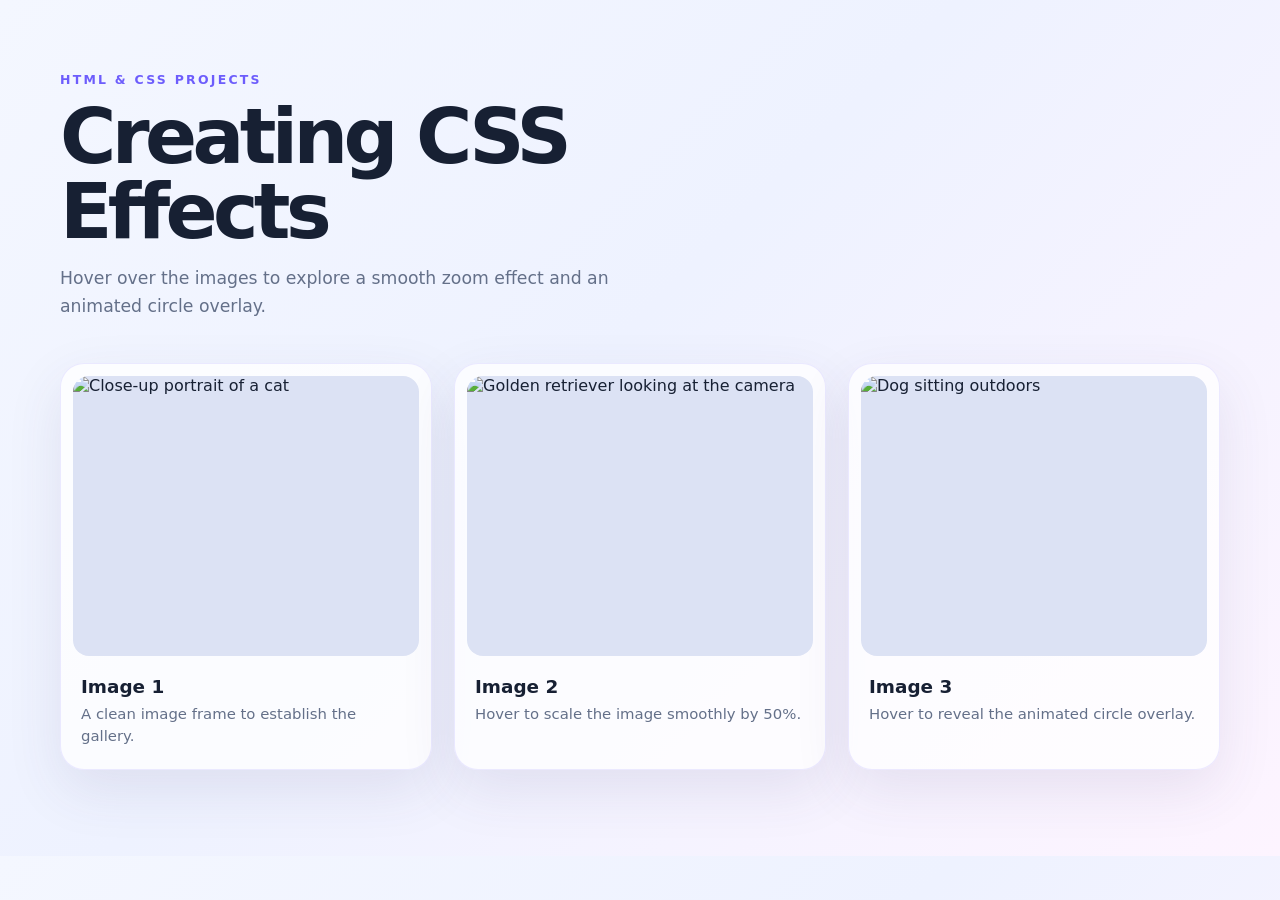
==== Creating-CSS-Effects/index.html @ 3d4c548c "Add Creating CSS Effects project" ====
<!DOCTYPE html>
<html lang="en">
<head>
  <meta charset="UTF-8">
  <meta name="viewport" content="width=device-width, initial-scale=1.0">
  <title>Creating CSS Effects</title>
  <link rel="stylesheet" href="style.css">
</head>
<body>
  <main class="page-shell">
    <header class="hero">
      <p class="eyebrow">HTML &amp; CSS PROJECTS</p>
      <h1>Creating CSS Effects</h1>
      <p class="intro">Hover over the images to explore a smooth zoom effect and an animated circle overlay.</p>
    </header>

    <section class="gallery" aria-label="CSS effects gallery">
      <article class="card">
        <div class="image-frame">
          <img src="https://images.unsplash.com/photo-1518791841217-8f162f1e1131?auto=format&fit=crop&w=1000&q=85" alt="Close-up portrait of a cat">
        </div>
        <h2>Image 1</h2>
        <p>A clean image frame to establish the gallery.</p>
      </article>

      <article class="card">
        <div class="image-frame">
          <img class="zoom" src="https://images.unsplash.com/photo-1552053831-71594a27632d?auto=format&fit=crop&w=1000&q=85" alt="Golden retriever looking at the camera">
        </div>
        <h2>Image 2</h2>
        <p>Hover to scale the image smoothly by 50%.</p>
      </article>

      <article class="card">
        <div class="image-frame circle">
          <img src="https://images.unsplash.com/photo-1543466835-00a7907e9de1?auto=format&fit=crop&w=1000&q=85" alt="Dog sitting outdoors">
        </div>
        <h2>Image 3</h2>
        <p>Hover to reveal the animated circle overlay.</p>
      </article>
    </section>
  </main>
</body>
</html>
---- Creating-CSS-Effects/style.css ----
* {
  box-sizing: border-box;
}

:root {
  --ink: #172033;
  --muted: #647089;
  --surface: #ffffff;
  --accent: #6d5dfc;
  --accent-light: #a78bfa;
}

body {
  margin: 0;
  min-width: 320px;
  color: var(--ink);
  background: linear-gradient(135deg, #f4f7ff 0%, #eef2ff 45%, #fdf4ff 100%);
  font-family: Inter, ui-sans-serif, system-ui, -apple-system, BlinkMacSystemFont, "Segoe UI", sans-serif;
}

.page-shell {
  width: min(1160px, calc(100% - 40px));
  margin: 0 auto;
  padding: 72px 0 86px;
}

.hero {
  max-width: 700px;
  margin-bottom: 42px;
}

.eyebrow {
  margin: 0 0 12px;
  color: var(--accent);
  font-size: 0.78rem;
  font-weight: 800;
  letter-spacing: 0.18em;
}

h1,
h2,
p {
  margin-top: 0;
}

h1 {
  margin-bottom: 14px;
  font-size: clamp(2.5rem, 6vw, 5rem);
  line-height: 0.98;
  letter-spacing: -0.06em;
}

.intro {
  max-width: 580px;
  margin-bottom: 0;
  color: var(--muted);
  font-size: 1.08rem;
  line-height: 1.65;
}

.gallery {
  display: grid;
  grid-template-columns: repeat(3, minmax(0, 1fr));
  gap: 22px;
}

.card {
  overflow: hidden;
  padding: 12px 12px 22px;
  border: 1px solid rgba(109, 93, 252, 0.12);
  border-radius: 24px;
  background: rgba(255, 255, 255, 0.76);
  box-shadow: 0 20px 55px rgba(65, 62, 112, 0.1);
}

.image-frame {
  position: relative;
  height: 280px;
  overflow: hidden;
  border-radius: 16px;
  background: #dce2f4;
}

.image-frame img {
  display: block;
  width: 100%;
  height: 100%;
  object-fit: cover;
}

/* Image 2: smooth hover zoom effect. */
.zoom {
  z-index: 3;
  transform: scale(1);
  transition: transform 0.5s ease-out;
}

.zoom:hover {
  transform: scale(1.5);
}

/* Image 3: animated overlay contained by the image frame. */
.circle {
  position: relative;
  overflow: hidden;
}

.circle img {
  transition: transform 0.5s ease;
}

.circle::before {
  position: absolute;
  z-index: 2;
  top: 50%;
  left: 50%;
  width: 0;
  height: 0;
  border-radius: 50%;
  background: rgba(109, 93, 252, 0.78);
  content: "";
  opacity: 0;
  pointer-events: none;
  transform: translate(-50%, -50%);
  animation: burst-reverse 1s ease-out forwards;
}

.circle:hover img {
  transform: scale(1.08);
}

.circle:hover::before {
  animation: burst 1s ease-out forwards;
}

@keyframes burst {
  0% {
    width: 0;
    height: 0;
    opacity: 0.25;
  }

  100% {
    width: 300%;
    height: 300%;
    opacity: 0.82;
  }
}

@keyframes burst-reverse {
  0% {
    width: 300%;
    height: 300%;
    opacity: 0.82;
  }

  100% {
    width: 0;
    height: 0;
    opacity: 0;
  }
}

.card h2 {
  margin: 20px 8px 6px;
  font-size: 1.15rem;
}

.card p {
  margin: 0 8px;
  color: var(--muted);
  font-size: 0.93rem;
  line-height: 1.5;
}

@media (max-width: 820px) {
  .gallery {
    grid-template-columns: 1fr;
  }

  .image-frame {
    height: min(60vw, 360px);
  }
}
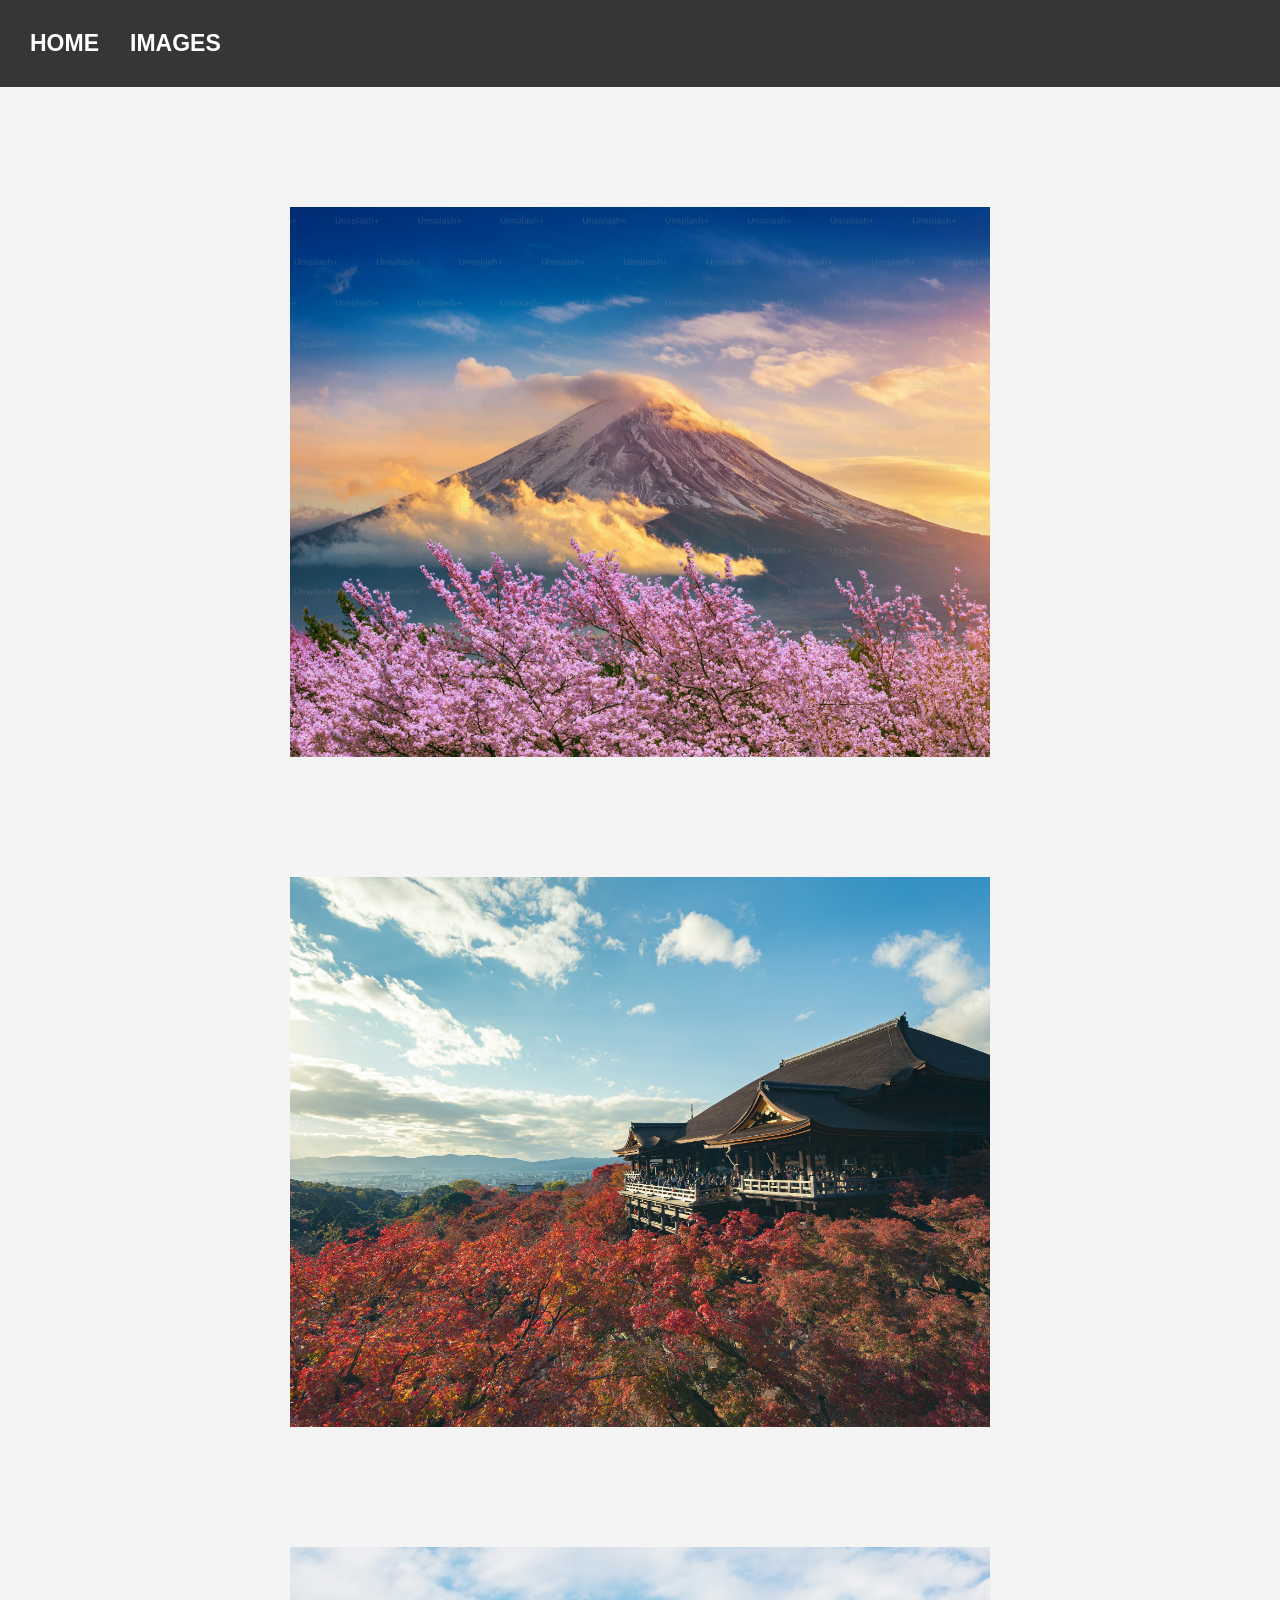
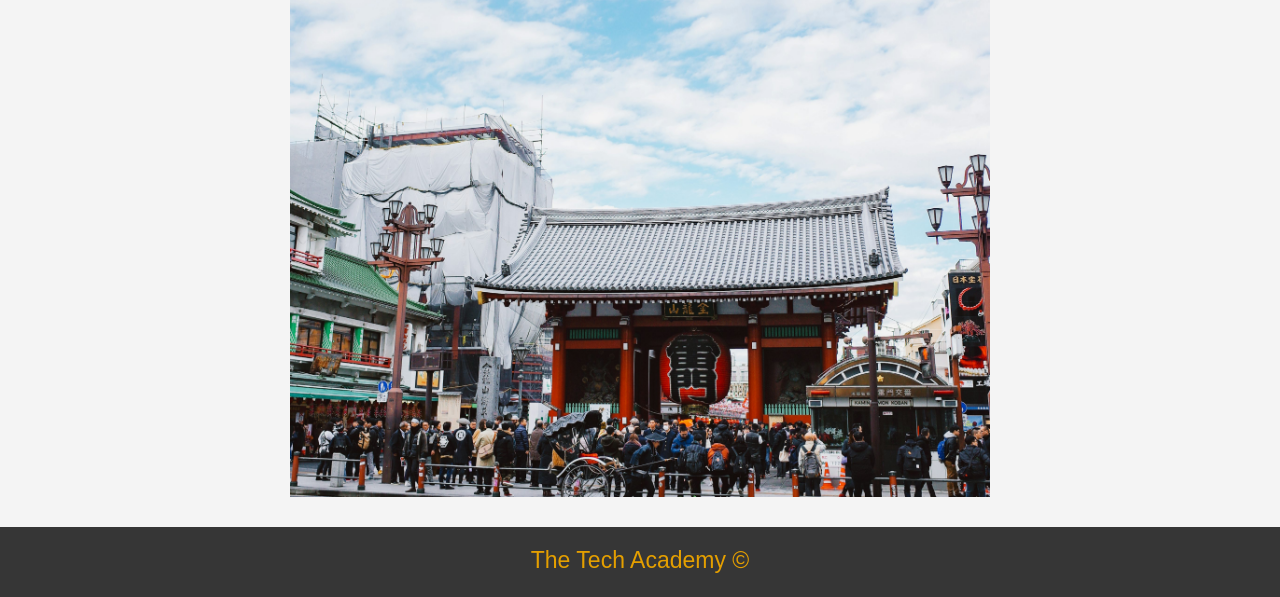
==== commit 38b707e8: "Match CSS effects tutorial project structure" ====
--- a/Creating-CSS-Effects/index.html
+++ b/Creating-CSS-Effects/index.html
@@ -3,42 +3,43 @@
 <head>
   <meta charset="UTF-8">
   <meta name="viewport" content="width=device-width, initial-scale=1.0">
-  <title>Creating CSS Effects</title>
-  <link rel="stylesheet" href="style.css">
+  <title>Creating Effects with CSS</title>
+  <link rel="stylesheet" href="css/style.css">
 </head>
 <body>
-  <main class="page-shell">
-    <header class="hero">
-      <p class="eyebrow">HTML &amp; CSS PROJECTS</p>
-      <h1>Creating CSS Effects</h1>
-      <p class="intro">Hover over the images to explore a smooth zoom effect and an animated circle overlay.</p>
-    </header>
+  <!--NAVBAR-->
+  <nav class="nav-bar">
+    <ul>
+      <li><a href="#">Home</a></li>
+      <li class="drop">
+        <a href="#">Images</a>
+        <div class="rollover-menu">
+          <a href="#image1">Image 1</a>
+          <a href="#image2">Image 2</a>
+          <a href="#image3">Image 3</a>
+        </div>
+      </li>
+    </ul>
+  </nav>
 
-    <section class="gallery" aria-label="CSS effects gallery">
-      <article class="card">
-        <div class="image-frame">
-          <img src="https://images.unsplash.com/photo-1518791841217-8f162f1e1131?auto=format&fit=crop&w=1000&q=85" alt="Close-up portrait of a cat">
-        </div>
-        <h2>Image 1</h2>
-        <p>A clean image frame to establish the gallery.</p>
-      </article>
+  <!--IMAGES-->
+  <section>
+    <div id="image1" class="image-container">
+      <img src="images/japan-one.jpg" alt="Mount Fuji and cherry blossoms in Japan">
+    </div>
+    <div id="image2" class="image-container">
+      <img src="images/japan-two.jpg" class="zoom" alt="Japanese temple surrounded by autumn leaves">
+    </div>
+    <div id="image3" class="image-container circle">
+      <img src="images/japan-three.jpg" alt="Traditional Japanese temple gate">
+    </div>
+  </section>
 
-      <article class="card">
-        <div class="image-frame">
-          <img class="zoom" src="https://images.unsplash.com/photo-1552053831-71594a27632d?auto=format&fit=crop&w=1000&q=85" alt="Golden retriever looking at the camera">
-        </div>
-        <h2>Image 2</h2>
-        <p>Hover to scale the image smoothly by 50%.</p>
-      </article>
-
-      <article class="card">
-        <div class="image-frame circle">
-          <img src="https://images.unsplash.com/photo-1543466835-00a7907e9de1?auto=format&fit=crop&w=1000&q=85" alt="Dog sitting outdoors">
-        </div>
-        <h2>Image 3</h2>
-        <p>Hover to reveal the animated circle overlay.</p>
-      </article>
-    </section>
-  </main>
+  <!--FOOTER-->
+  <footer>
+    <div class="footer-text">
+      <p>The Tech Academy &copy;</p>
+    </div>
+  </footer>
 </body>
 </html>
--- a/Creating-CSS-Effects/css/style.css
+++ b/Creating-CSS-Effects/css/style.css
@@ -0,0 +1,223 @@
+/* NAVBAR */
+* {
+  box-sizing: border-box;
+}
+
+html {
+  scroll-behavior: smooth;
+}
+
+body {
+  min-width: 320px;
+  margin: 0;
+  background-color: #f4f4f4;
+  font-family: Calibri, sans-serif;
+}
+
+.nav-bar {
+  position: sticky;
+  top: 0;
+  z-index: 4;
+}
+
+ul {
+  display: flex;
+  align-items: center;
+  list-style-type: none;
+  margin: 0;
+  padding: 0;
+  overflow: visible;
+  background-color: #363636;
+}
+
+li {
+  position: relative;
+}
+
+a {
+  display: block;
+  width: 100px;
+  padding: 30px;
+  color: white;
+  font-family: Calibri, sans-serif;
+  font-size: 23px;
+  font-weight: 600;
+  text-align: center;
+  text-decoration: none;
+  text-transform: uppercase;
+  transition: background-color 0.4s ease-in;
+}
+
+a:hover,
+.drop:hover > a {
+  color: rgb(49, 49, 49);
+  background-color: rgb(228, 159, 0);
+  box-shadow: 0 8px 16px 0 rgba(0, 0, 0, 0.7);
+  transition: background-color 0.3s ease-in;
+}
+
+/* ROLLOVER MENU */
+.rollover-menu {
+  position: absolute;
+  top: 100%;
+  left: 0;
+  display: none;
+  min-width: 160px;
+  overflow: hidden;
+  background-color: white;
+  box-shadow: 0 8px 16px 0 rgba(0, 0, 0, 0.2);
+}
+
+.drop:hover .rollover-menu {
+  display: block;
+}
+
+.rollover-menu a {
+  width: 160px;
+  padding: 18px 14px;
+  color: #363636;
+  font-size: 18px;
+  text-align: left;
+  text-transform: uppercase;
+}
+
+.rollover-menu a:hover {
+  color: white;
+}
+
+.rollover-menu a:hover:nth-child(1) {
+  background-color: rgb(117, 20, 20);
+}
+
+.rollover-menu a:hover:nth-child(2) {
+  background-color: rgb(87, 7, 7);
+}
+
+.rollover-menu a:hover:nth-child(3) {
+  background-color: rgb(48, 2, 2);
+}
+
+/* IMAGES */
+.image-container {
+  display: flex;
+  justify-content: center;
+  padding-top: 120px;
+  scroll-margin-top: 86px;
+}
+
+img {
+  display: block;
+  width: 700px;
+  height: 550px;
+  max-width: calc(100vw - 30px);
+  object-fit: cover;
+}
+
+/* IMAGE TWO */
+.zoom {
+  z-index: 3;
+  transform: scale(1);
+  transition: 0.5s ease-out;
+}
+
+.zoom:hover {
+  transform: scale(1.5);
+  transition: 0.5s ease-out;
+}
+
+/* IMAGE THREE */
+.circle {
+  position: relative;
+  margin: 0;
+  overflow: hidden;
+}
+
+.circle::before {
+  position: absolute;
+  z-index: 2;
+  top: 50%;
+  left: 50%;
+  width: 0;
+  height: 0;
+  border-radius: 50%;
+  background-color: rgb(224, 224, 224);
+  content: "";
+  opacity: 0;
+  pointer-events: none;
+  transform: translate(-50%, -50%);
+  animation: burst-reverse 1s;
+}
+
+.circle:hover::before {
+  animation: burst 1s;
+  animation-fill-mode: forwards;
+}
+
+@keyframes burst {
+  0% {
+    width: 0;
+    height: 0;
+    opacity: 0.2;
+    background-color: rgb(224, 224, 224);
+  }
+
+  100% {
+    width: 300%;
+    height: 300%;
+    opacity: 0.7;
+    background-color: rgb(224, 224, 224);
+  }
+}
+
+@keyframes burst-reverse {
+  0% {
+    width: 300%;
+    height: 300%;
+    opacity: 0.7;
+    background-color: rgb(224, 224, 224);
+  }
+
+  100% {
+    width: 0;
+    height: 0;
+    opacity: 0;
+    background-color: rgb(224, 224, 224);
+  }
+}
+
+/* FOOTER */
+footer {
+  height: 70px;
+  margin: 30px 0 0;
+  overflow: hidden;
+  background-color: #363636;
+}
+
+.footer-text {
+  color: rgb(228, 159, 0);
+  font-family: Calibri, sans-serif;
+  font-size: 23px;
+  font-weight: 400;
+  text-align: center;
+}
+
+.footer-text p {
+  margin: 0;
+  padding-top: 20px;
+}
+
+@media (max-width: 740px) {
+  a {
+    width: 90px;
+    padding: 24px 16px;
+    font-size: 19px;
+  }
+
+  .image-container {
+    padding-top: 90px;
+  }
+
+  img {
+    height: min(550px, 70vw);
+  }
+}
